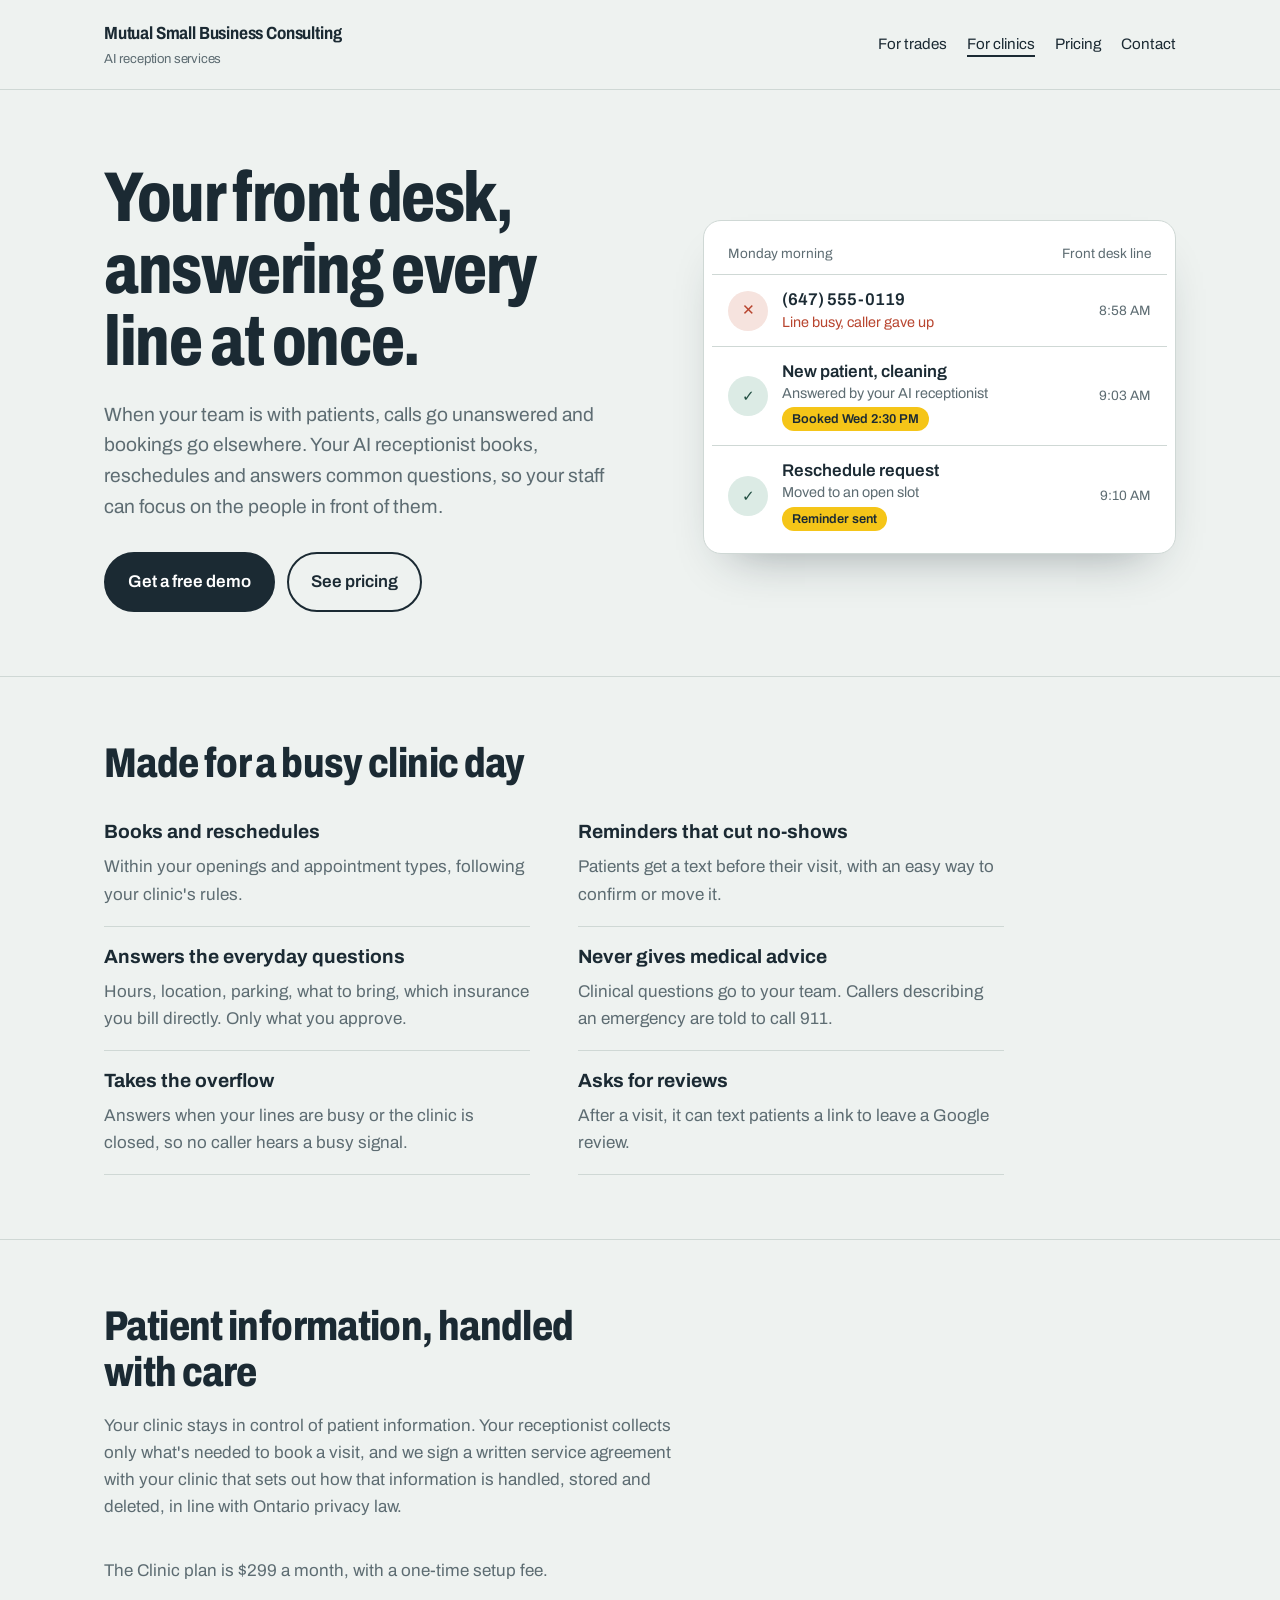
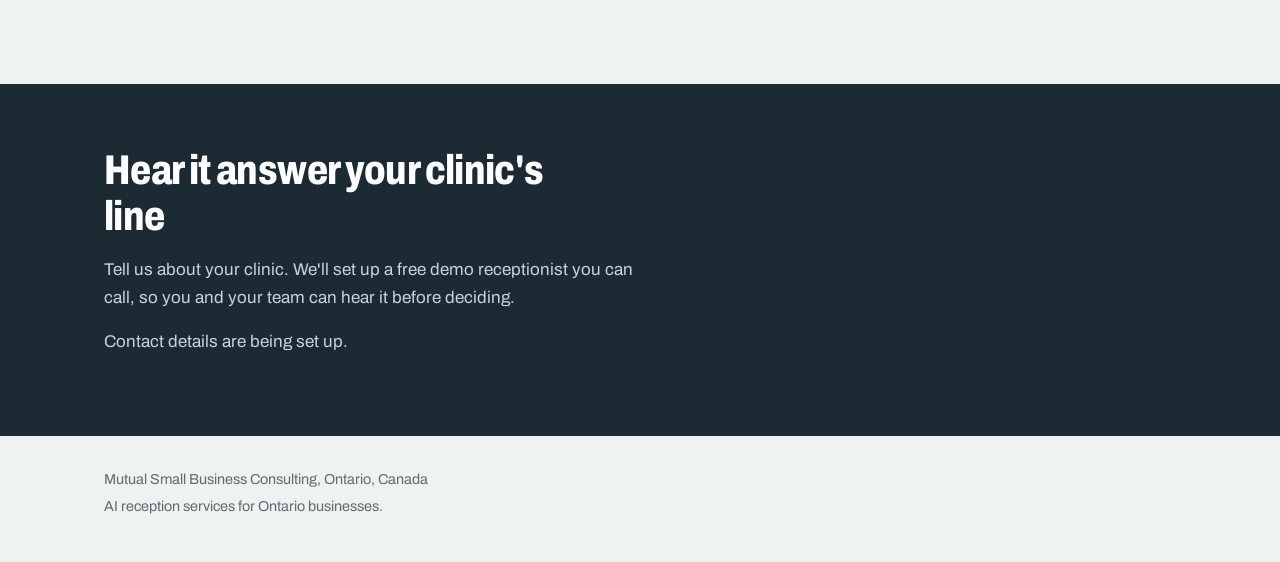
==== clinics.html @ e698d611 "Add AI reception website: home, trades and clinics pages Co-Authored-By: Claude Opus 5.5 <noreply@an" ====
<!doctype html>
<html lang="en">
<head>
  <meta charset="utf-8">
  <meta name="viewport" content="width=device-width, initial-scale=1">
  <title>AI Reception for Clinics | Mutual Small Business Consulting</title>
  <meta name="description" content="An AI receptionist for Ontario dental, physiotherapy and wellness clinics. Answers calls, books appointments and sends reminders.">
  <link rel="preconnect" href="https://fonts.googleapis.com">
  <link rel="preconnect" href="https://fonts.gstatic.com" crossorigin>
  <link href="https://fonts.googleapis.com/css2?family=Archivo:wdth,wght@62..125,400..800&display=swap" rel="stylesheet">
  <link rel="stylesheet" href="styles.css">
  <script src="config.js" defer></script>
</head>
<body>
  <header class="site-header">
    <div class="wrap">
      <a class="brand" href="index.html">Mutual Small Business Consulting<small>AI reception services</small></a>
      <nav class="nav" aria-label="Main">
        <a href="trades.html">For trades</a>
        <a href="clinics.html" aria-current="page">For clinics</a>
        <a href="index.html#pricing">Pricing</a>
        <a href="#contact">Contact</a>
      </nav>
    </div>
  </header>

  <main>
    <section class="hero" aria-labelledby="hero-title">
      <div class="wrap">
        <div>
          <h1 id="hero-title">Your front desk, answering every line at once.</h1>
          <p class="lede">When your team is with patients, calls go unanswered and bookings go elsewhere. Your AI receptionist books, reschedules and answers common questions, so your staff can focus on the people in front of them.</p>
          <div class="actions">
            <a class="btn" href="#contact">Get a free demo</a>
            <a class="btn secondary" href="index.html#pricing">See pricing</a>
          </div>
        </div>

        <div class="calllog" role="img" aria-label="Example: clinic calls answered and booked while the front desk was busy.">
          <div class="calllog-head"><span>Monday morning</span><span>Front desk line</span></div>
          <div class="call missed">
            <div class="call-icon" aria-hidden="true">✕</div>
            <div><div class="call-who">(647) 555-0119</div><div class="call-what">Line busy, caller gave up</div></div>
            <div class="call-time">8:58 AM</div>
          </div>
          <div class="call answered">
            <div class="call-icon" aria-hidden="true">✓</div>
            <div><div class="call-who">New patient, cleaning</div><div class="call-what">Answered by your AI receptionist</div><span class="booked">Booked Wed 2:30 PM</span></div>
            <div class="call-time">9:03 AM</div>
          </div>
          <div class="call answered">
            <div class="call-icon" aria-hidden="true">✓</div>
            <div><div class="call-who">Reschedule request</div><div class="call-what">Moved to an open slot</div><span class="booked">Reminder sent</span></div>
            <div class="call-time">9:10 AM</div>
          </div>
        </div>
      </div>
    </section>

    <section aria-labelledby="clinic-title">
      <div class="wrap">
        <h2 id="clinic-title">Made for a busy clinic day</h2>
        <div class="handles">
          <div><h3>Books and reschedules</h3><p>Within your openings and appointment types, following your clinic's rules.</p></div>
          <div><h3>Reminders that cut no-shows</h3><p>Patients get a text before their visit, with an easy way to confirm or move it.</p></div>
          <div><h3>Answers the everyday questions</h3><p>Hours, location, parking, what to bring, which insurance you bill directly. Only what you approve.</p></div>
          <div><h3>Never gives medical advice</h3><p>Clinical questions go to your team. Callers describing an emergency are told to call 911.</p></div>
          <div><h3>Takes the overflow</h3><p>Answers when your lines are busy or the clinic is closed, so no caller hears a busy signal.</p></div>
          <div><h3>Asks for reviews</h3><p>After a visit, it can text patients a link to leave a Google review.</p></div>
        </div>
      </div>
    </section>

    <section aria-labelledby="privacy-title">
      <div class="wrap">
        <h2 id="privacy-title">Patient information, handled with care</h2>
        <p class="intro">Your clinic stays in control of patient information. Your receptionist collects only what's needed to book a visit, and we sign a written service agreement with your clinic that sets out how that information is handled, stored and deleted, in line with Ontario privacy law.</p>
        <p class="intro">The Clinic plan is $299 a month, with a one-time setup fee.</p>
      </div>
    </section>

    <section class="contact" id="contact" aria-labelledby="contact-title">
      <div class="wrap">
        <h2 id="contact-title">Hear it answer your clinic's line</h2>
        <p>Tell us about your clinic. We'll set up a free demo receptionist you can call, so you and your team can hear it before deciding.</p>
        <div data-contact></div>
      </div>
    </section>
  </main>

  <footer class="site-footer">
    <div class="wrap">
      <p>Mutual Small Business Consulting, Ontario, Canada</p>
      <p>AI reception services for Ontario businesses.</p>
    </div>
  </footer>
</body>
</html>
---- styles.css ----
:root {
  --paper: #eef2f0;
  --card: #ffffff;
  --ink: #1b2a33;
  --muted: #5d6c72;
  --spruce: #2f6b5a;
  --spruce-dark: #234f43;
  --signal: #f5c518;
  --line: #cfd8d5;
  --miss: #b8452f;
  --radius-lg: 18px;
  --radius-sm: 8px;
  --max: 1120px;
}

* { box-sizing: border-box; }

html { -webkit-text-size-adjust: 100%; }

body {
  margin: 0;
  background: var(--paper);
  color: var(--ink);
  font-family: "Archivo", system-ui, sans-serif;
  font-size: 1.0625rem;
  line-height: 1.6;
}

a { color: var(--spruce-dark); }

a:focus-visible,
button:focus-visible,
summary:focus-visible {
  outline: 3px solid var(--signal);
  outline-offset: 3px;
  border-radius: 4px;
}

.wrap {
  max-width: var(--max);
  margin: 0 auto;
  padding: 0 24px;
}

/* Header */
.site-header {
  padding: 20px 0;
  border-bottom: 1px solid var(--line);
}
.site-header .wrap {
  display: flex;
  align-items: center;
  justify-content: space-between;
  gap: 16px;
  flex-wrap: wrap;
}
.brand {
  font-weight: 700;
  font-stretch: 85%;
  font-size: 1.1rem;
  color: var(--ink);
  text-decoration: none;
  letter-spacing: -0.01em;
}
.brand small {
  display: block;
  font-weight: 400;
  font-stretch: 100%;
  font-size: 0.82rem;
  color: var(--muted);
}
.nav { display: flex; gap: 20px; flex-wrap: wrap; }
.nav a {
  color: var(--ink);
  text-decoration: none;
  font-size: 0.95rem;
}
.nav a[aria-current="page"] { text-decoration: underline; text-underline-offset: 6px; text-decoration-thickness: 2px; }

/* Buttons */
.btn {
  display: inline-block;
  background: var(--ink);
  color: #fff;
  text-decoration: none;
  font-weight: 600;
  padding: 14px 22px;
  border-radius: 999px;
  border: 2px solid var(--ink);
}
.btn:hover { background: var(--spruce-dark); border-color: var(--spruce-dark); }
.btn.secondary { background: transparent; color: var(--ink); }
.btn.secondary:hover { background: var(--card); }

/* Hero */
.hero { padding: 72px 0 64px; }
.hero .wrap {
  display: grid;
  grid-template-columns: 1.15fr 1fr;
  gap: 56px;
  align-items: center;
}
.hero h1 {
  font-size: clamp(2.4rem, 5.6vw, 4.4rem);
  line-height: 1.02;
  font-weight: 800;
  font-stretch: 75%;
  letter-spacing: -0.02em;
  margin: 0 0 22px;
  max-width: 14ch;
}
.hero p.lede {
  font-size: 1.2rem;
  color: var(--muted);
  max-width: 46ch;
  margin: 0 0 30px;
}
.hero .actions { display: flex; gap: 12px; flex-wrap: wrap; }

/* Call log: the signature element */
.calllog {
  background: var(--card);
  border-radius: var(--radius-lg);
  border: 1px solid var(--line);
  padding: 8px;
  box-shadow: 0 24px 48px -28px rgba(27, 42, 51, 0.45);
}
.calllog-head {
  display: flex;
  justify-content: space-between;
  padding: 14px 16px 10px;
  font-size: 0.85rem;
  color: var(--muted);
}
.call {
  display: grid;
  grid-template-columns: 40px 1fr auto;
  gap: 14px;
  align-items: center;
  padding: 14px 16px;
  border-top: 1px solid var(--line);
}
.call-icon {
  width: 40px; height: 40px;
  border-radius: 50%;
  display: grid; place-items: center;
  font-weight: 700;
  font-size: 0.95rem;
}
.call.missed .call-icon { background: #f6e3de; color: var(--miss); }
.call.answered .call-icon { background: #dcebe5; color: var(--spruce-dark); }
.call-who { font-weight: 600; line-height: 1.3; }
.call-what { font-size: 0.9rem; color: var(--muted); line-height: 1.4; }
.call-time { font-size: 0.85rem; color: var(--muted); white-space: nowrap; }
.call.missed .call-what { color: var(--miss); }
.booked {
  display: inline-block;
  margin-top: 4px;
  background: var(--signal);
  color: var(--ink);
  font-size: 0.8rem;
  font-weight: 600;
  padding: 2px 10px;
  border-radius: 999px;
}

.calllog .call.answered { animation: settle 0.6s ease-out both; }
.calllog .call.answered:nth-of-type(3) { animation-delay: 0.5s; }
.calllog .call.answered:nth-of-type(4) { animation-delay: 1s; }
@keyframes settle {
  from { opacity: 0; transform: translateY(6px); }
  to { opacity: 1; transform: none; }
}
@media (prefers-reduced-motion: reduce) {
  .calllog .call.answered { animation: none; }
}

/* Sections */
section { padding: 64px 0; }
section + section { border-top: 1px solid var(--line); }
h2 {
  font-size: clamp(1.8rem, 3.4vw, 2.6rem);
  line-height: 1.1;
  font-weight: 800;
  font-stretch: 80%;
  letter-spacing: -0.015em;
  margin: 0 0 16px;
  max-width: 22ch;
}
h3 { font-size: 1.2rem; line-height: 1.3; margin: 0 0 8px; }
.intro { color: var(--muted); max-width: 60ch; margin: 0 0 36px; }

.steps {
  list-style: none;
  padding: 0; margin: 0;
  display: grid;
  grid-template-columns: repeat(3, 1fr);
  gap: 32px;
  counter-reset: step;
}
.steps li { counter-increment: step; }
.steps li::before {
  content: counter(step);
  display: block;
  font-size: 2.6rem;
  font-weight: 800;
  font-stretch: 75%;
  color: var(--spruce);
  line-height: 1;
  margin-bottom: 10px;
}
.steps p { margin: 0; color: var(--muted); }

.handles {
  display: grid;
  grid-template-columns: repeat(2, 1fr);
  gap: 0 48px;
  max-width: 900px;
}
.handles div { padding: 18px 0; border-bottom: 1px solid var(--line); }
.handles p { margin: 0; color: var(--muted); }

/* Doors to the two audiences */
.doors {
  display: grid;
  grid-template-columns: 1fr 1fr;
  gap: 20px;
}
.door {
  display: block;
  text-decoration: none;
  color: var(--ink);
  background: var(--card);
  border: 1px solid var(--line);
  border-radius: var(--radius-lg);
  padding: 32px;
}
.door:hover { border-color: var(--ink); }
.door h3 { font-size: 1.5rem; font-stretch: 85%; }
.door p { color: var(--muted); margin: 0 0 18px; }
.door span { font-weight: 600; text-decoration: underline; text-underline-offset: 5px; }

/* Pricing */
.plans {
  display: grid;
  grid-template-columns: repeat(3, 1fr);
  gap: 20px;
  align-items: stretch;
}
.plan {
  background: var(--card);
  border: 1px solid var(--line);
  border-radius: var(--radius-lg);
  padding: 28px;
  display: flex;
  flex-direction: column;
}
.plan.featured { border: 2px solid var(--ink); }
.plan .price {
  font-size: 2.4rem;
  font-weight: 800;
  font-stretch: 75%;
  line-height: 1;
  margin: 10px 0 4px;
}
.plan .price small { font-size: 1rem; font-weight: 400; font-stretch: 100%; color: var(--muted); }
.plan ul { padding-left: 1.1em; margin: 16px 0 0; color: var(--muted); }
.plan li { margin-bottom: 6px; }
.fine { font-size: 0.9rem; color: var(--muted); margin-top: 20px; max-width: 70ch; }

/* FAQ */
details {
  border-bottom: 1px solid var(--line);
  padding: 16px 0;
  max-width: 760px;
}
summary { cursor: pointer; font-weight: 600; font-size: 1.05rem; }
details p { color: var(--muted); margin: 10px 0 0; }

/* Contact */
.contact { background: var(--ink); color: #fff; border-top: none; }
.contact h2 { color: #fff; }
.contact p { color: #c9d4d8; max-width: 56ch; }
.contact .btn { background: var(--signal); color: var(--ink); border-color: var(--signal); }
.contact .btn:hover { background: #fff; border-color: #fff; }
.contact a:not(.btn) { color: #fff; }

/* Footer */
.site-footer { padding: 28px 0 40px; font-size: 0.9rem; color: var(--muted); }
.site-footer p { margin: 4px 0; }

@media (max-width: 860px) {
  .hero { padding: 48px 0; }
  .hero .wrap, .doors, .plans { grid-template-columns: 1fr; }
  .steps { grid-template-columns: 1fr; gap: 24px; }
  .handles { grid-template-columns: 1fr; }
  section { padding: 48px 0; }
}
@media (max-width: 420px) {
  .wrap { padding: 0 16px; }
  .call { grid-template-columns: 36px 1fr; }
  .call-time { grid-column: 2; }
}
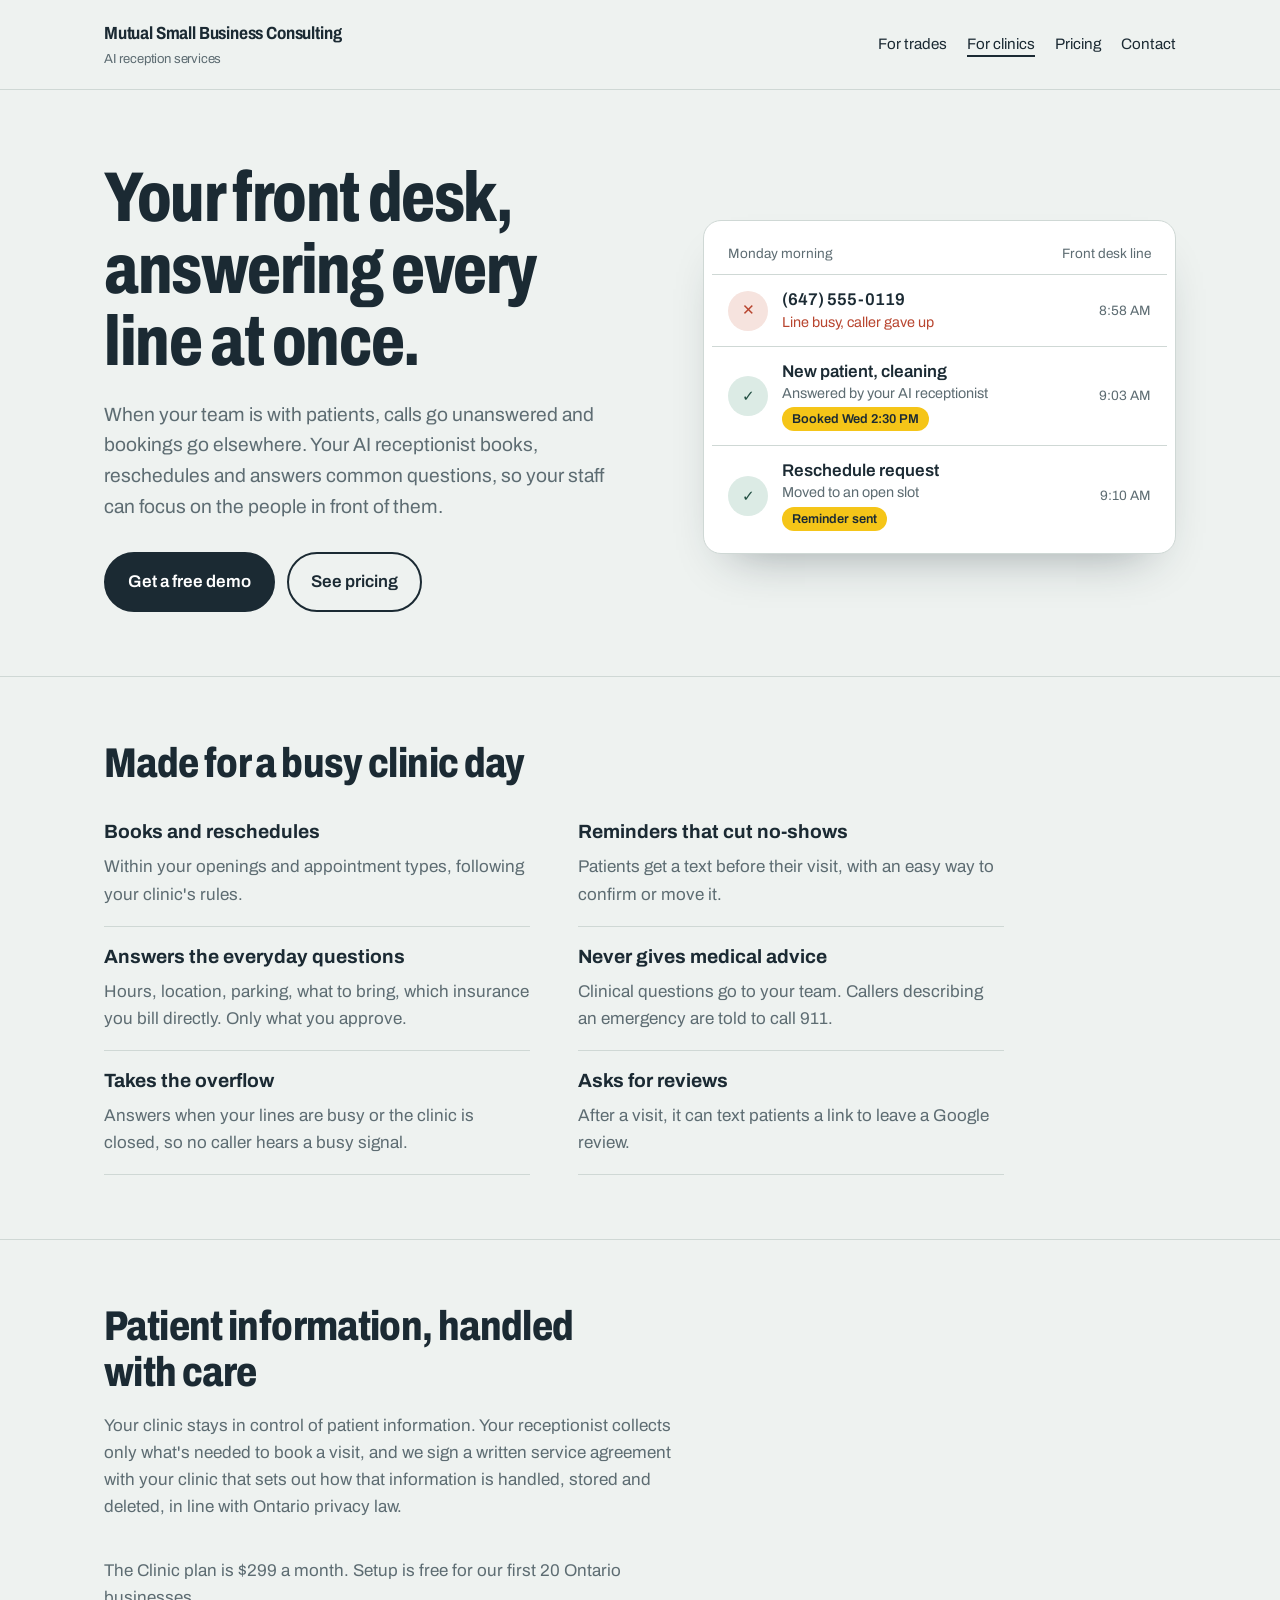
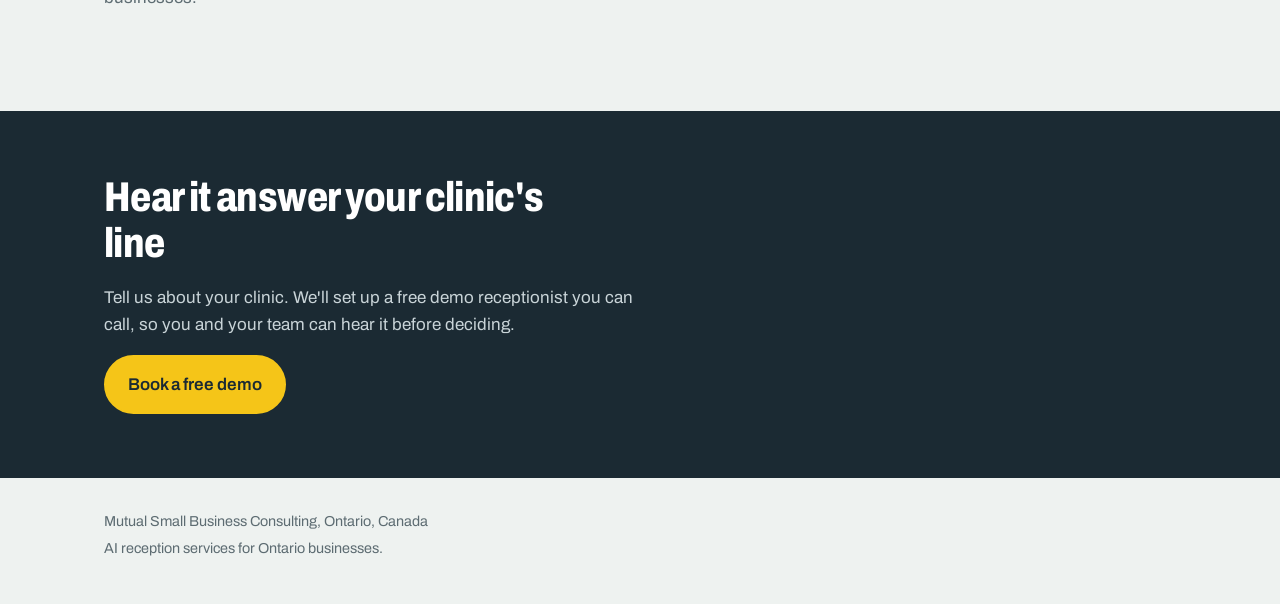
==== commit 98d428f8: "New pricing: Starter $99/200 min, free setup for first 20 businesses Co-Authored-By: Claude Opus 5.5" ====
--- a/clinics.html
+++ b/clinics.html
@@ -75,7 +75,7 @@
       <div class="wrap">
         <h2 id="privacy-title">Patient information, handled with care</h2>
         <p class="intro">Your clinic stays in control of patient information. Your receptionist collects only what's needed to book a visit, and we sign a written service agreement with your clinic that sets out how that information is handled, stored and deleted, in line with Ontario privacy law.</p>
-        <p class="intro">The Clinic plan is $299 a month, with a one-time setup fee.</p>
+        <p class="intro">The Clinic plan is $299 a month. Setup is free for our first 20 Ontario businesses.</p>
       </div>
     </section>
 
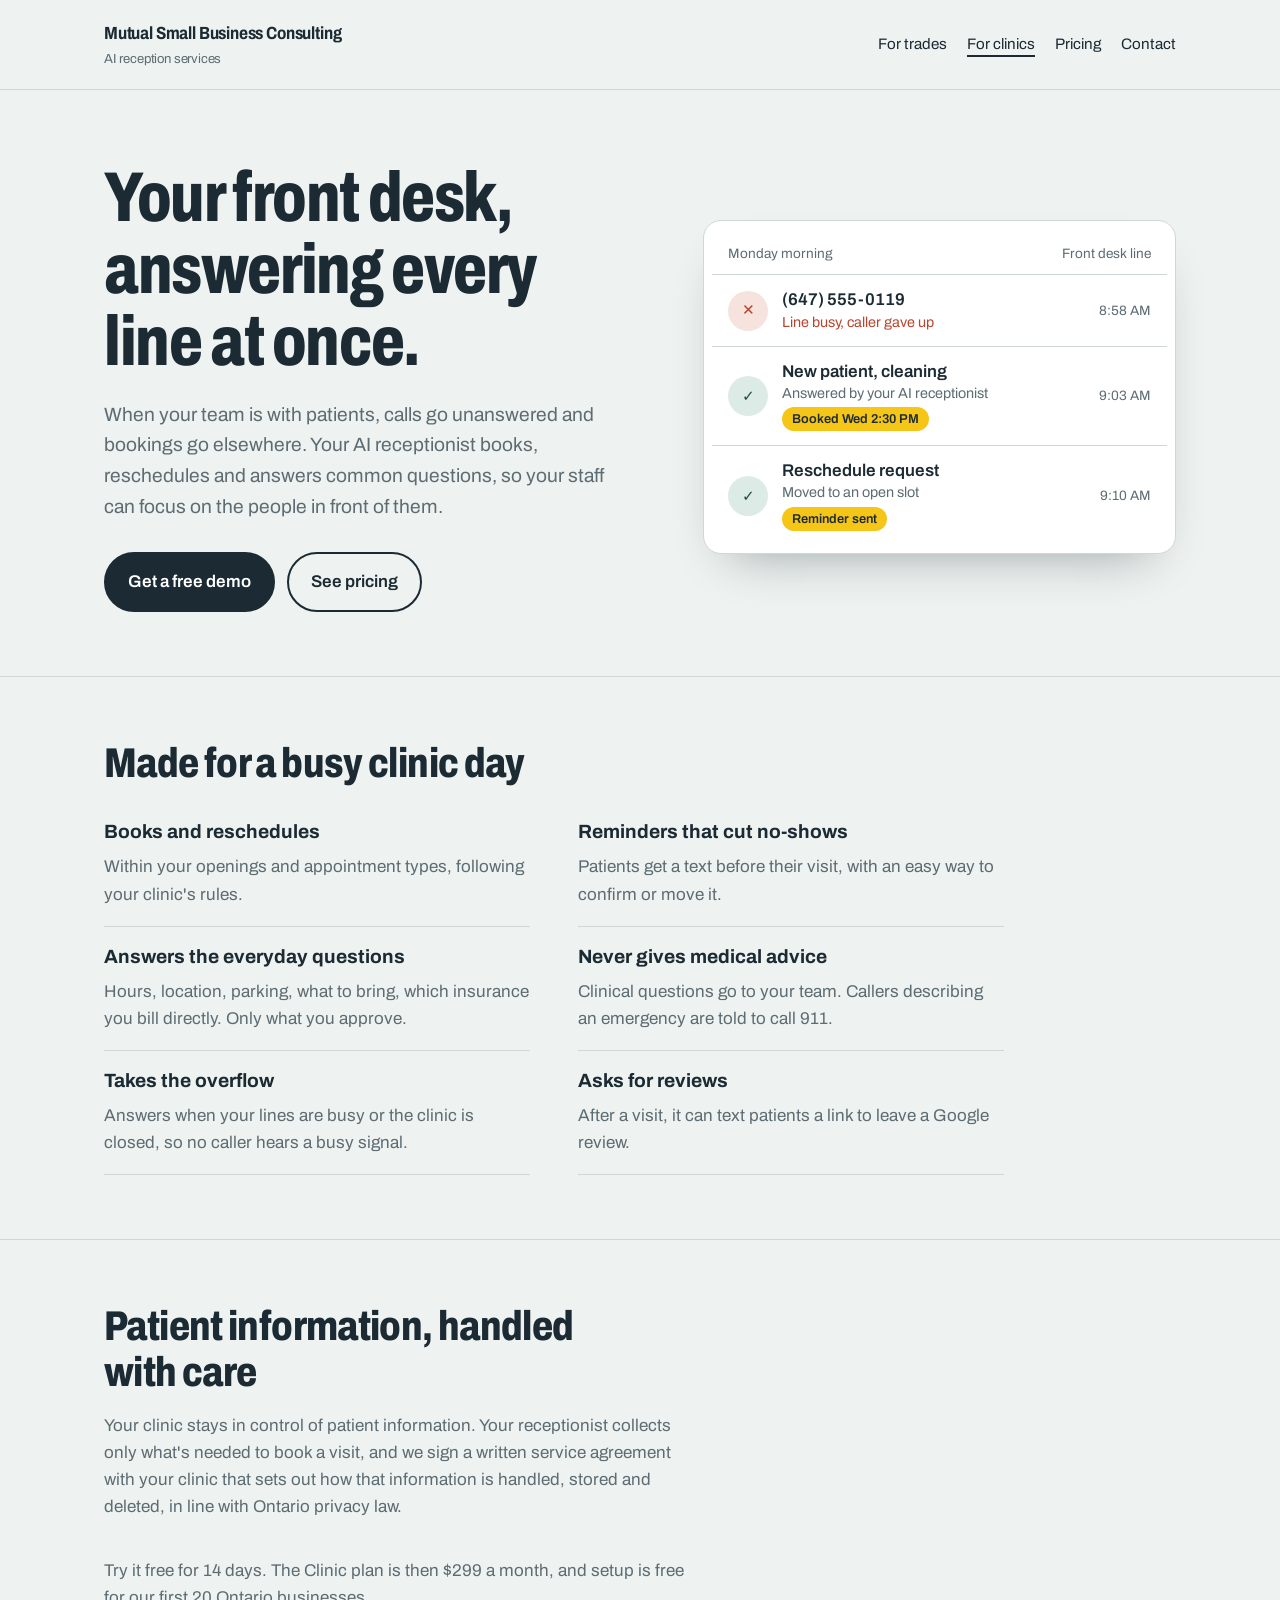
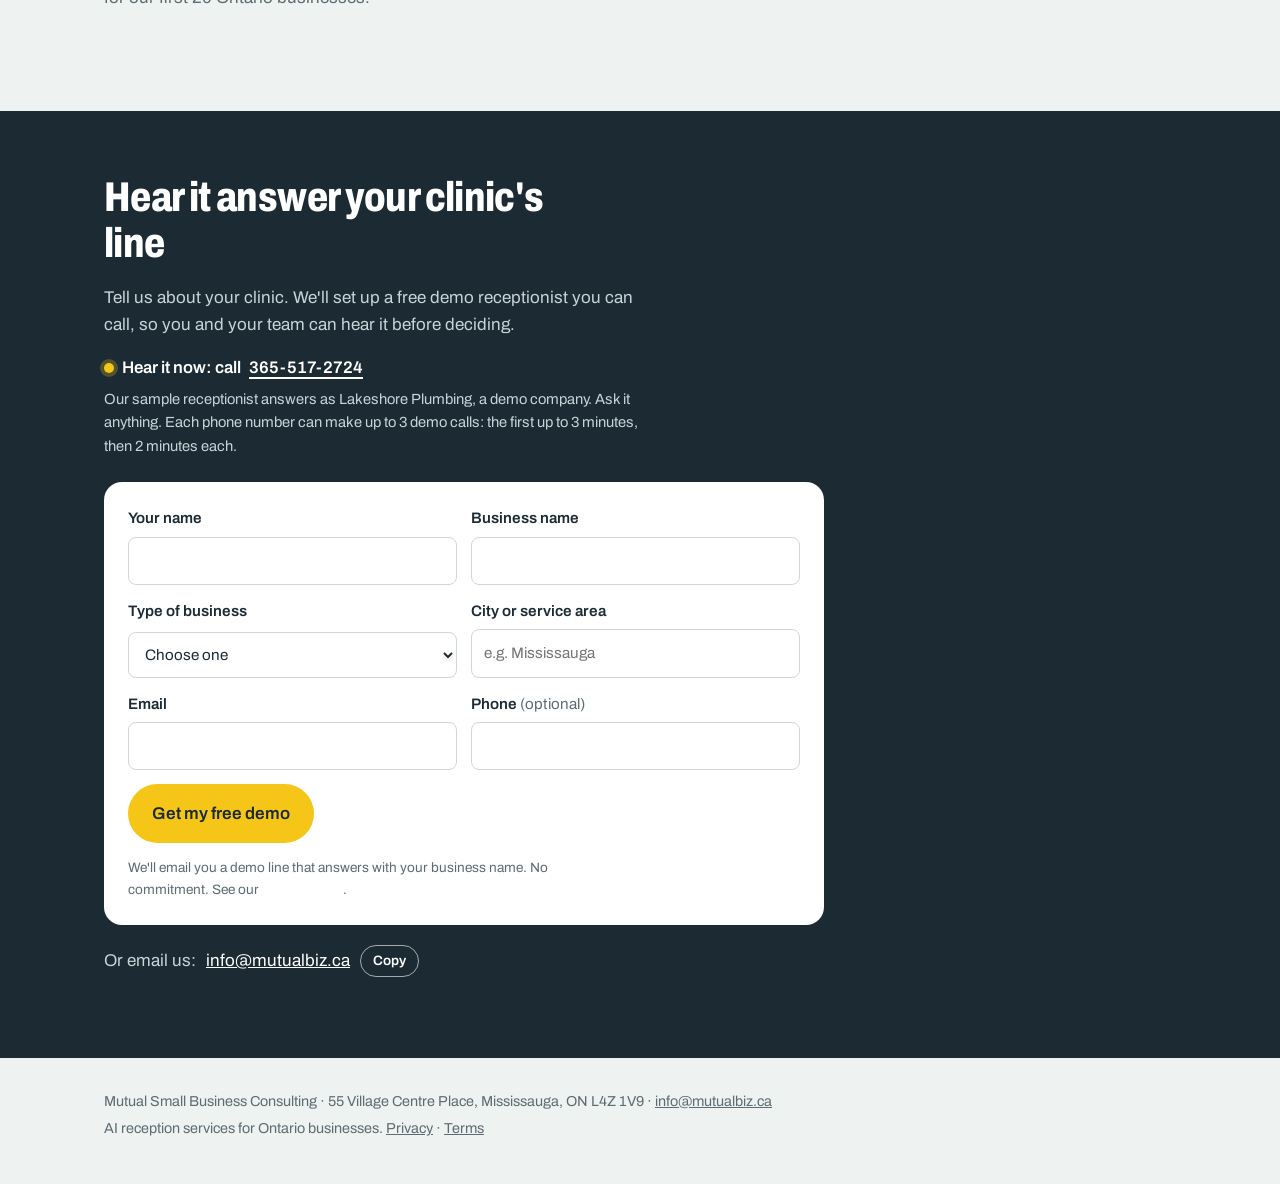
==== commit d584456f: "Add official address, 14-day free trial, email-only setup, privacy and terms pages Co-Authored-By: C" ====
--- a/clinics.html
+++ b/clinics.html
@@ -75,7 +75,7 @@
       <div class="wrap">
         <h2 id="privacy-title">Patient information, handled with care</h2>
         <p class="intro">Your clinic stays in control of patient information. Your receptionist collects only what's needed to book a visit, and we sign a written service agreement with your clinic that sets out how that information is handled, stored and deleted, in line with Ontario privacy law.</p>
-        <p class="intro">The Clinic plan is $299 a month. Setup is free for our first 20 Ontario businesses.</p>
+        <p class="intro">Try it free for 14 days. The Clinic plan is then $299 a month, and setup is free for our first 20 Ontario businesses.</p>
       </div>
     </section>
 
@@ -90,8 +90,8 @@
 
   <footer class="site-footer">
     <div class="wrap">
-      <p>Mutual Small Business Consulting, Ontario, Canada</p>
-      <p>AI reception services for Ontario businesses.</p>
+      <p>Mutual Small Business Consulting · 55 Village Centre Place, Mississauga, ON L4Z 1V9 · <a href="mailto:info@mutualbiz.ca">info@mutualbiz.ca</a></p>
+      <p>AI reception services for Ontario businesses. <a href="privacy.html">Privacy</a> · <a href="terms.html">Terms</a></p>
     </div>
   </footer>
 </body>
--- a/styles.css
+++ b/styles.css
@@ -285,6 +285,27 @@
 .contact .btn:hover { background: #fff; border-color: #fff; }
 .contact a:not(.btn) { color: #fff; }
 
+/* Demo line and form */
+.demo-line { margin: 22px 0 0; font-weight: 600; font-size: 1.05rem; display: flex; flex-wrap: wrap; align-items: baseline; gap: 6px 8px; }
+.demo-line a { color: inherit; text-decoration-thickness: 2px; text-underline-offset: 4px; }
+.demo-dot { width: 10px; height: 10px; border-radius: 50%; background: var(--spruce); display: inline-block; box-shadow: 0 0 0 4px rgba(47,107,90,0.18); }
+.demo-note { flex-basis: 100%; font-weight: 400; font-size: 0.92rem; color: var(--muted); }
+.contact .demo-line { color: #fff; margin: 0 0 24px; }
+.contact .demo-dot { background: var(--signal); box-shadow: 0 0 0 4px rgba(245,197,24,0.25); }
+.contact .demo-note { color: #c9d4d8; }
+.demo-form { background: #fff; color: var(--ink); border-radius: var(--radius-lg); padding: 24px; display: grid; gap: 14px; max-width: 720px; margin: 8px 0 20px; }
+.demo-form label { display: grid; gap: 6px; font-weight: 600; font-size: 0.95rem; }
+.demo-form .opt { font-weight: 400; color: var(--muted); }
+.demo-form input, .demo-form select { font: inherit; font-weight: 400; color: var(--ink); background: #fff; border: 1px solid var(--line); border-radius: var(--radius-sm); padding: 11px 12px; width: 100%; }
+.demo-form input:focus, .demo-form select:focus { outline: 3px solid var(--signal); outline-offset: 1px; }
+.demo-form .btn { justify-self: start; cursor: pointer; font: inherit; font-weight: 600; }
+.contact .demo-form .fine { color: var(--muted); font-size: 0.85rem; margin: 0; }
+.field-row { display: grid; grid-template-columns: 1fr 1fr; gap: 14px; }
+.hp { position: absolute; left: -9999px; width: 1px; height: 1px; opacity: 0; }
+.mail-line { display: flex; align-items: center; gap: 10px; flex-wrap: wrap; }
+.copy { font: inherit; font-size: 0.85rem; font-weight: 600; cursor: pointer; background: transparent; color: #fff; border: 1px solid rgba(255,255,255,0.6); border-radius: 999px; padding: 4px 12px; }
+.copy:hover { background: rgba(255,255,255,0.12); }
+
 /* Footer */
 .site-footer { padding: 28px 0 40px; font-size: 0.9rem; color: var(--muted); }
 .site-footer p { margin: 4px 0; }
@@ -298,6 +319,15 @@
 }
 @media (max-width: 420px) {
   .wrap { padding: 0 16px; }
+  .field-row { grid-template-columns: 1fr; }
   .call { grid-template-columns: 36px 1fr; }
   .call-time { grid-column: 2; }
 }
+
+/* Legal pages */
+.legal .wrap { max-width: 760px; }
+.legal h1 { margin-bottom: 4px; }
+.legal h2 { font-size: 1.2rem; margin: 32px 0 8px; }
+.legal p, .legal li { line-height: 1.6; }
+.legal ul { padding-left: 1.2em; }
+.site-footer a { color: inherit; }
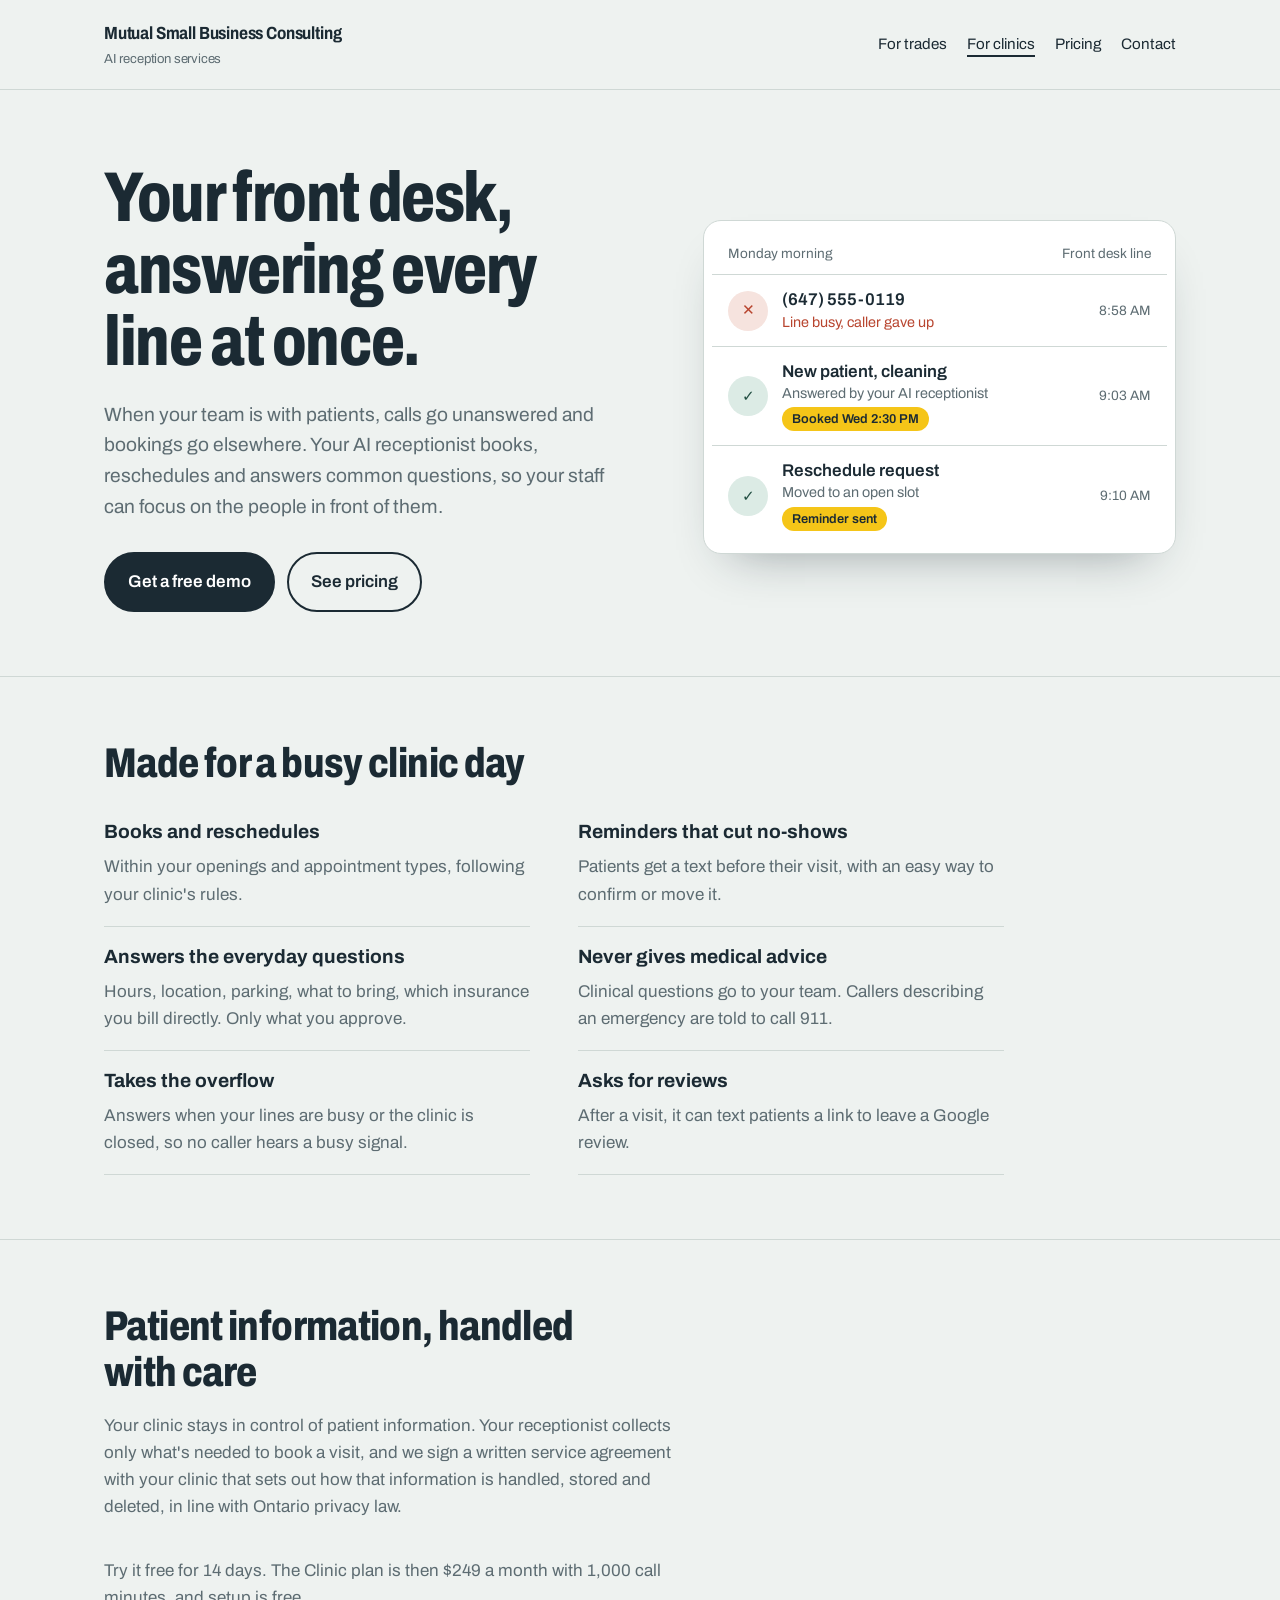
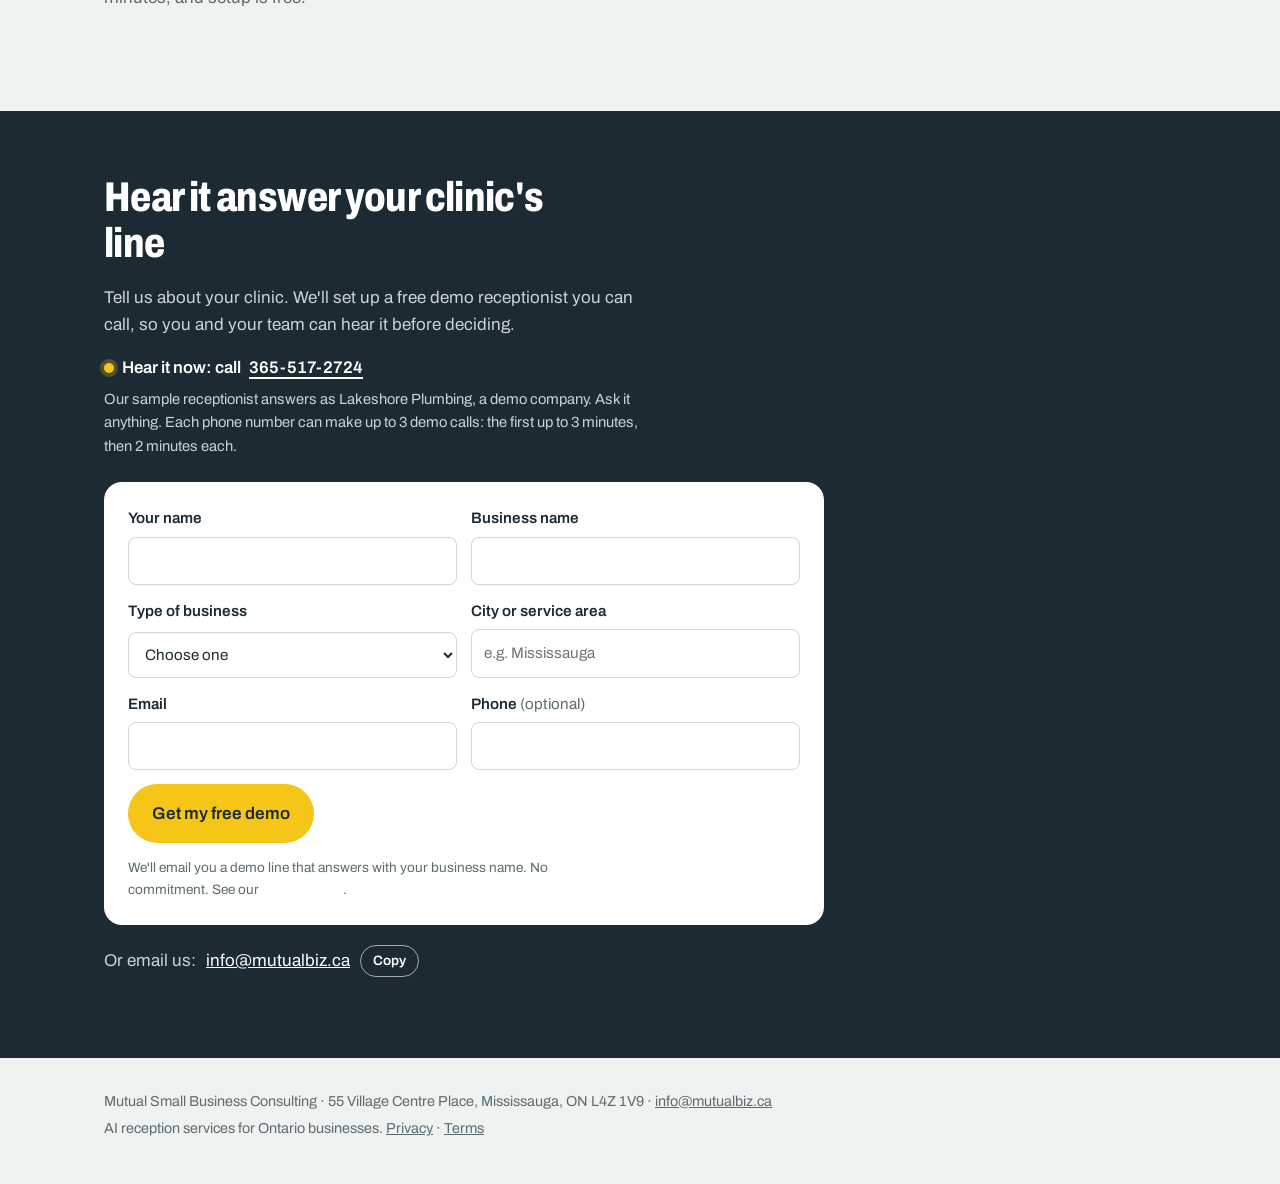
==== commit 7986fb9a: "New pricing: seven plans from $14.99, free setup on every plan, usage alerts Co-Authored-By: Claude " ====
--- a/clinics.html
+++ b/clinics.html
@@ -75,7 +75,7 @@
       <div class="wrap">
         <h2 id="privacy-title">Patient information, handled with care</h2>
         <p class="intro">Your clinic stays in control of patient information. Your receptionist collects only what's needed to book a visit, and we sign a written service agreement with your clinic that sets out how that information is handled, stored and deleted, in line with Ontario privacy law.</p>
-        <p class="intro">Try it free for 14 days. The Clinic plan is then $299 a month, and setup is free for our first 20 Ontario businesses.</p>
+        <p class="intro">Try it free for 14 days. The Clinic plan is then $249 a month with 1,000 call minutes, and setup is free.</p>
       </div>
     </section>
 
--- a/styles.css
+++ b/styles.css
@@ -255,7 +255,14 @@
   display: flex;
   flex-direction: column;
 }
+.plans-4 { grid-template-columns: repeat(4, 1fr); }
 .plan.featured { border: 2px solid var(--ink); }
+.all-plans { margin-top: 24px; border-bottom: 0; }
+.all-plans summary { font-weight: 600; }
+.table-wrap { overflow-x: auto; margin-top: 12px; }
+.all-plans table { width: 100%; border-collapse: collapse; font-size: 0.95rem; min-width: 560px; }
+.all-plans th, .all-plans td { text-align: left; padding: 10px 12px; border-bottom: 1px solid var(--line); }
+.all-plans thead th { font-weight: 600; color: var(--muted); }
 .plan .price {
   font-size: 2.4rem;
   font-weight: 800;
@@ -310,6 +317,10 @@
 .site-footer { padding: 28px 0 40px; font-size: 0.9rem; color: var(--muted); }
 .site-footer p { margin: 4px 0; }
 
+@media (max-width: 1100px) {
+  .plans-4 { grid-template-columns: repeat(2, 1fr); }
+}
+
 @media (max-width: 860px) {
   .hero { padding: 48px 0; }
   .hero .wrap, .doors, .plans { grid-template-columns: 1fr; }
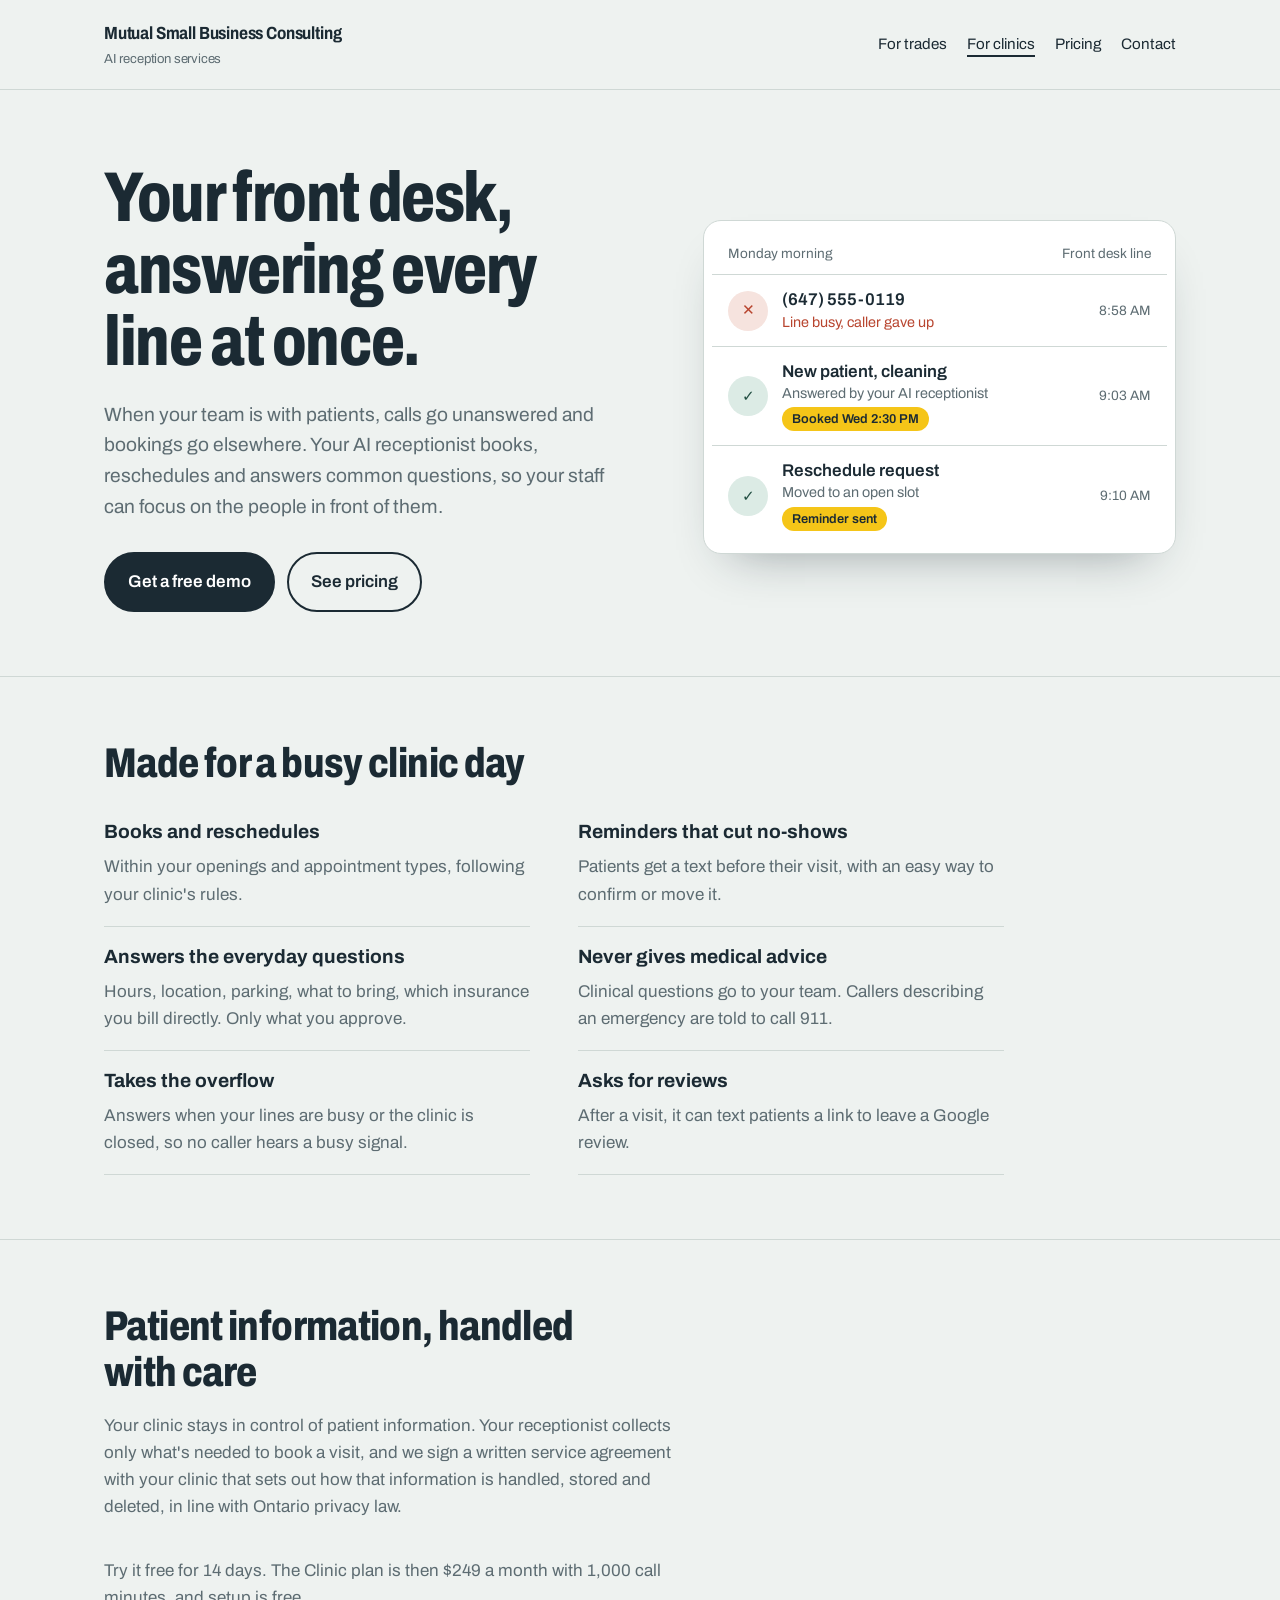
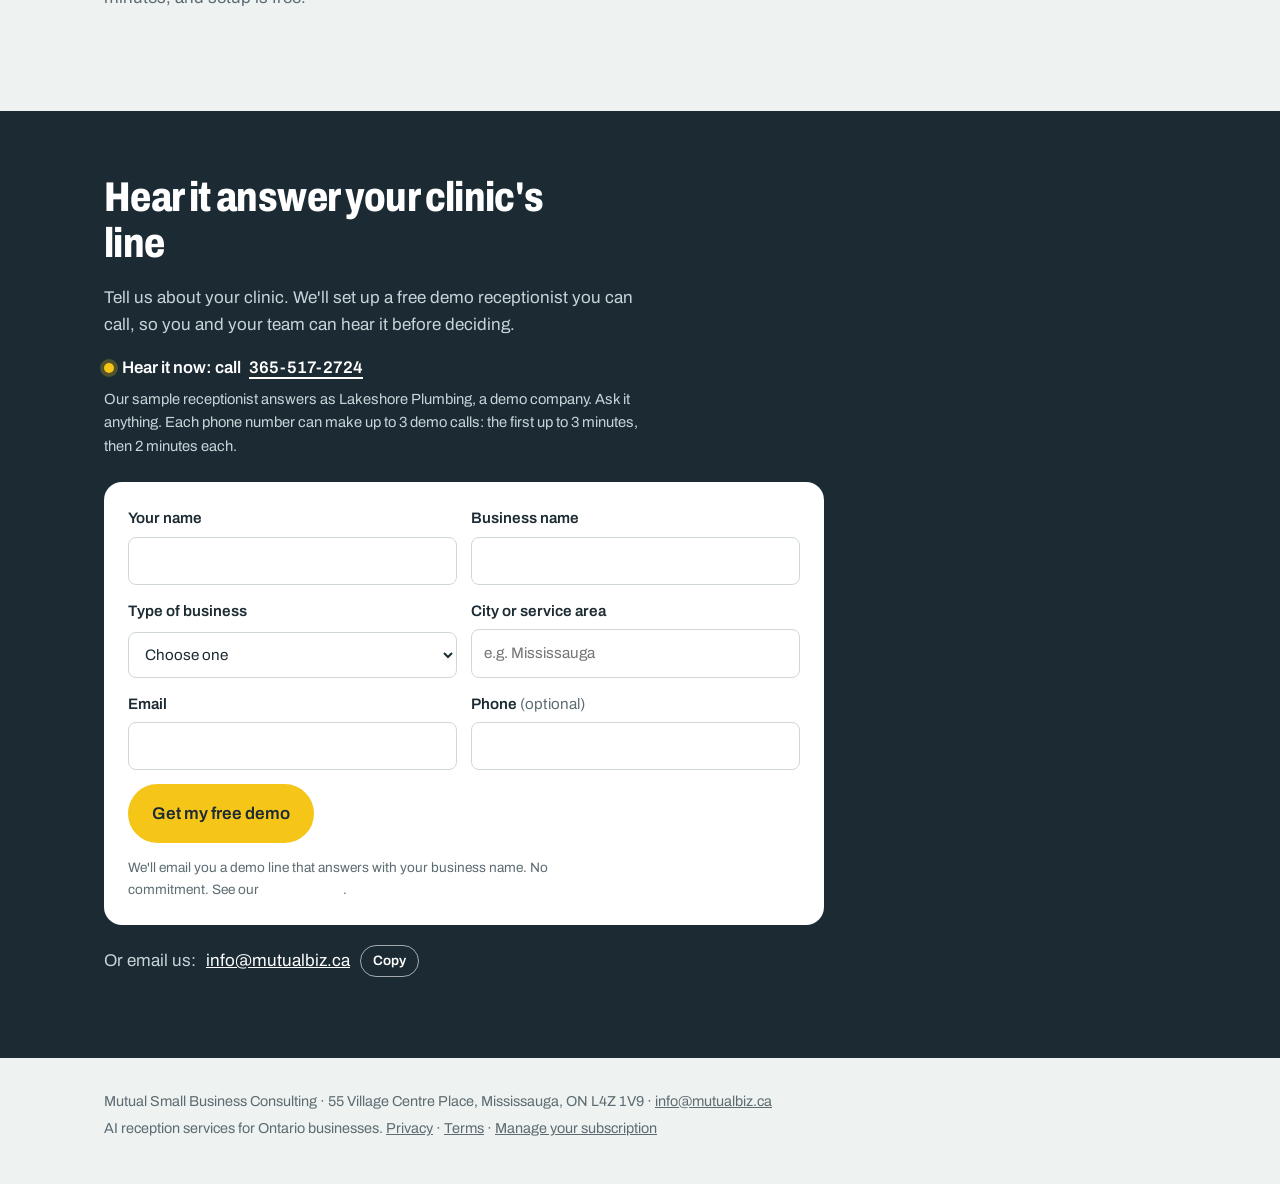
==== commit a6b16862: "Add customer billing portal link to footer and cancellation terms Co-Authored-By: Claude Opus 5.5 <n" ====
--- a/clinics.html
+++ b/clinics.html
@@ -91,7 +91,7 @@
   <footer class="site-footer">
     <div class="wrap">
       <p>Mutual Small Business Consulting · 55 Village Centre Place, Mississauga, ON L4Z 1V9 · <a href="mailto:info@mutualbiz.ca">info@mutualbiz.ca</a></p>
-      <p>AI reception services for Ontario businesses. <a href="privacy.html">Privacy</a> · <a href="terms.html">Terms</a></p>
+      <p>AI reception services for Ontario businesses. <a href="privacy.html">Privacy</a> · <a href="terms.html">Terms</a> · <a href="https://billing.stripe.com/p/login/7sY3cu4XI2ITfHadEU1kA00">Manage your subscription</a></p>
     </div>
   </footer>
 </body>
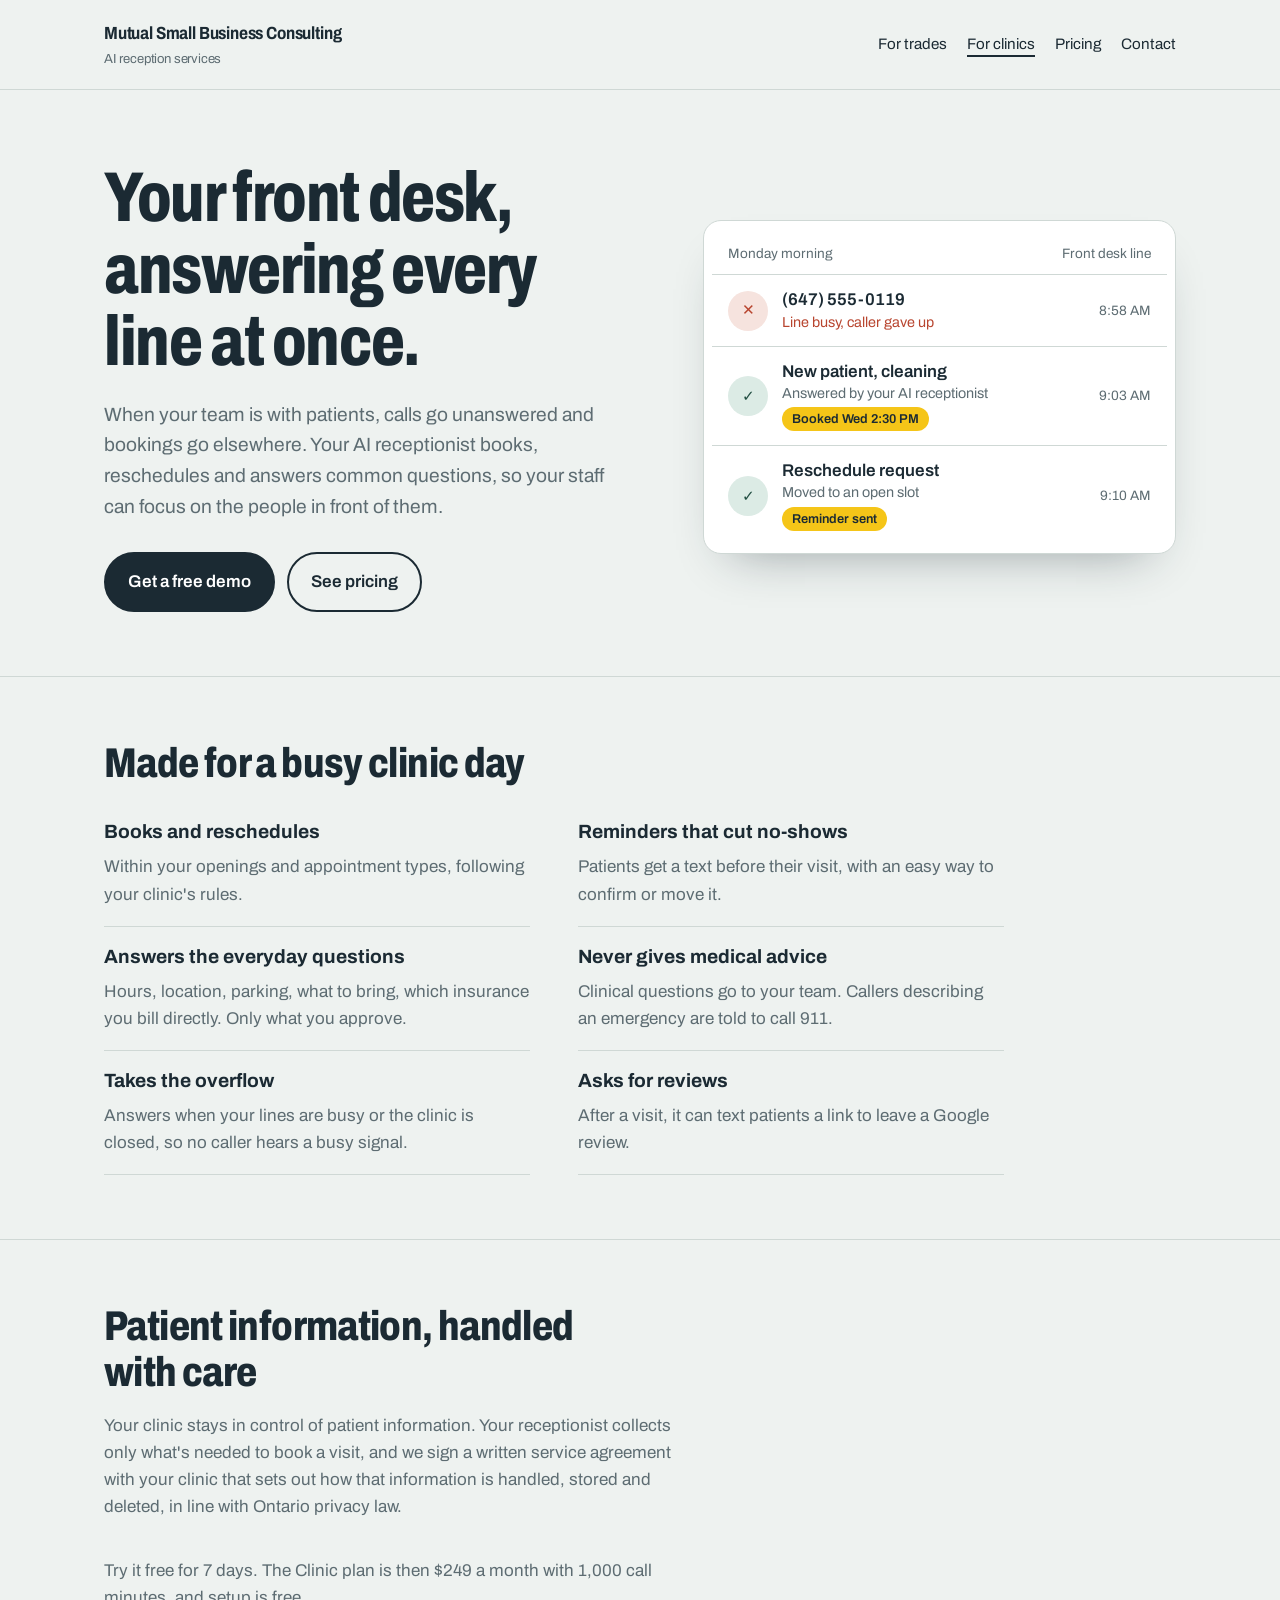
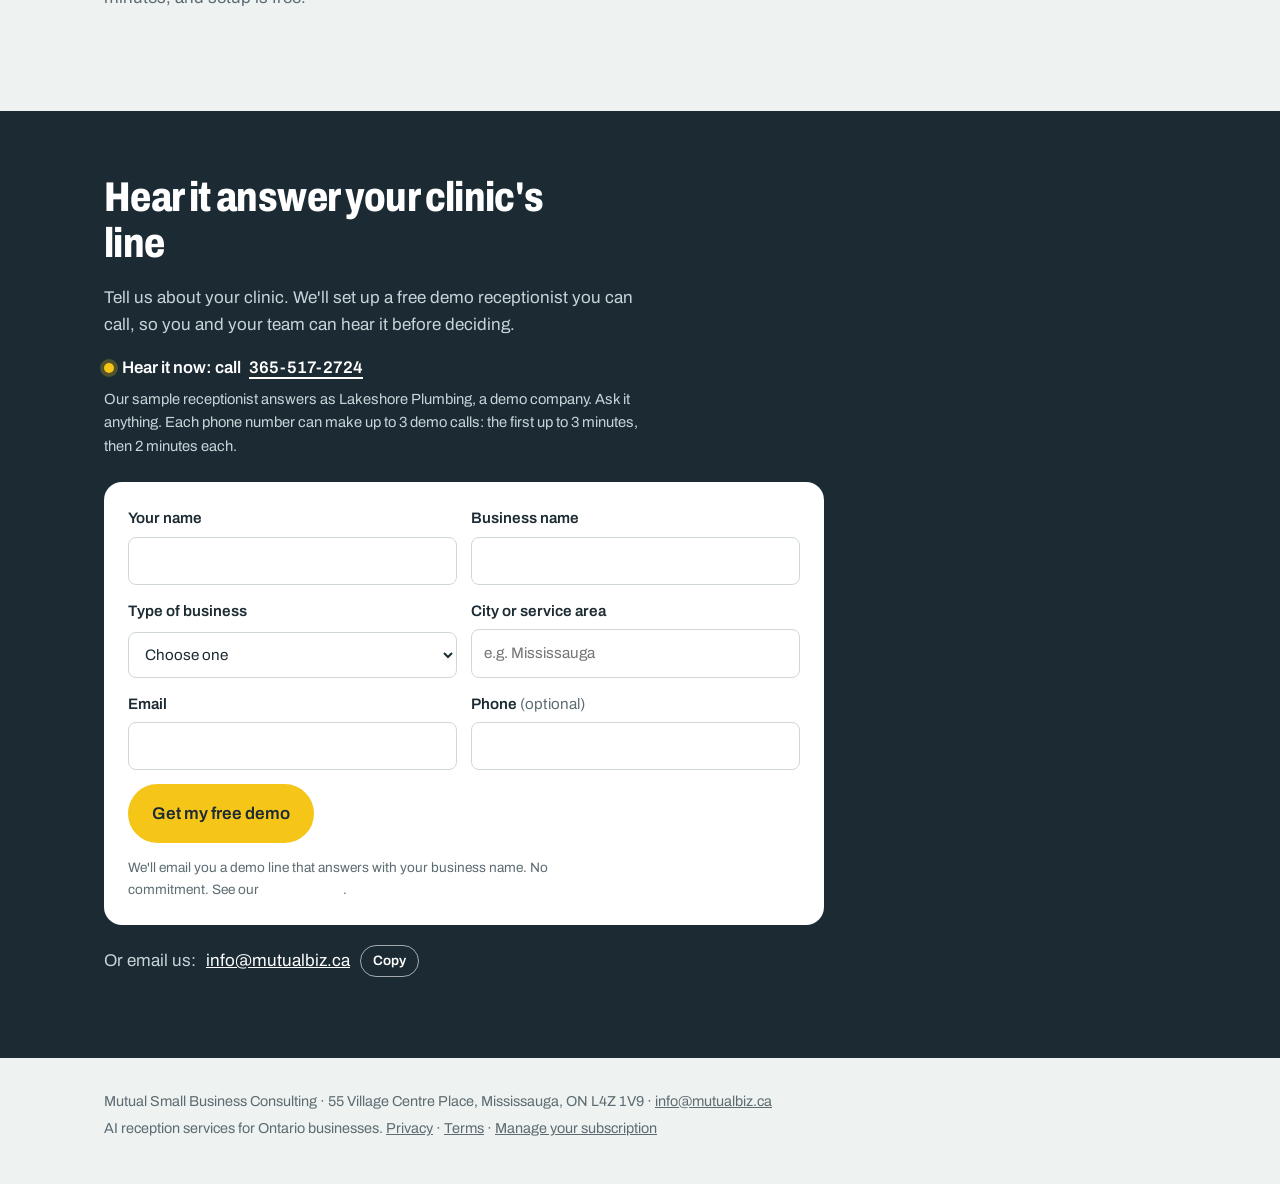
==== commit 5aa6414a: "Switch to a 7-day free trial with a card on file across the site and terms Co-Authored-By: Claude Op" ====
--- a/clinics.html
+++ b/clinics.html
@@ -75,7 +75,7 @@
       <div class="wrap">
         <h2 id="privacy-title">Patient information, handled with care</h2>
         <p class="intro">Your clinic stays in control of patient information. Your receptionist collects only what's needed to book a visit, and we sign a written service agreement with your clinic that sets out how that information is handled, stored and deleted, in line with Ontario privacy law.</p>
-        <p class="intro">Try it free for 14 days. The Clinic plan is then $249 a month with 1,000 call minutes, and setup is free.</p>
+        <p class="intro">Try it free for 7 days. The Clinic plan is then $249 a month with 1,000 call minutes, and setup is free.</p>
       </div>
     </section>
 
--- a/styles.css
+++ b/styles.css
@@ -342,3 +342,18 @@
 .legal p, .legal li { line-height: 1.6; }
 .legal ul { padding-left: 1.2em; }
 .site-footer a { color: inherit; }
+
+/* Trial setup form */
+.setup { padding: 48px 0 72px; }
+.setup .lede { max-width: 46em; margin-bottom: 24px; }
+.setup-form { max-width: 820px; gap: 20px; border: 1px solid var(--line); }
+.setup-form fieldset { border: 0; border-top: 1px solid var(--line); margin: 0; padding: 18px 0 0; display: grid; gap: 14px; }
+.setup-form fieldset:first-of-type { border-top: 0; padding-top: 0; }
+.setup-form legend { font-weight: 700; font-size: 1.15rem; padding: 0 0 4px; }
+.setup-form textarea { font: inherit; font-weight: 400; color: var(--ink); background: #fff; border: 1px solid var(--line); border-radius: var(--radius-sm); padding: 11px 12px; width: 100%; resize: vertical; }
+.setup-form textarea:focus { outline: 3px solid var(--signal); outline-offset: 1px; }
+.setup-form .note { margin: 0; font-size: 0.9rem; color: var(--muted); }
+.setup-form .check { display: flex; gap: 10px; align-items: flex-start; font-weight: 400; }
+.setup-form .check input { width: 20px; height: 20px; margin-top: 2px; flex: none; }
+.setup-form .fine { color: var(--muted); font-size: 0.85rem; margin: 0; }
+.plan-links { list-style: none; padding: 0; margin: 12px 0 24px; display: flex; flex-wrap: wrap; gap: 10px; }
